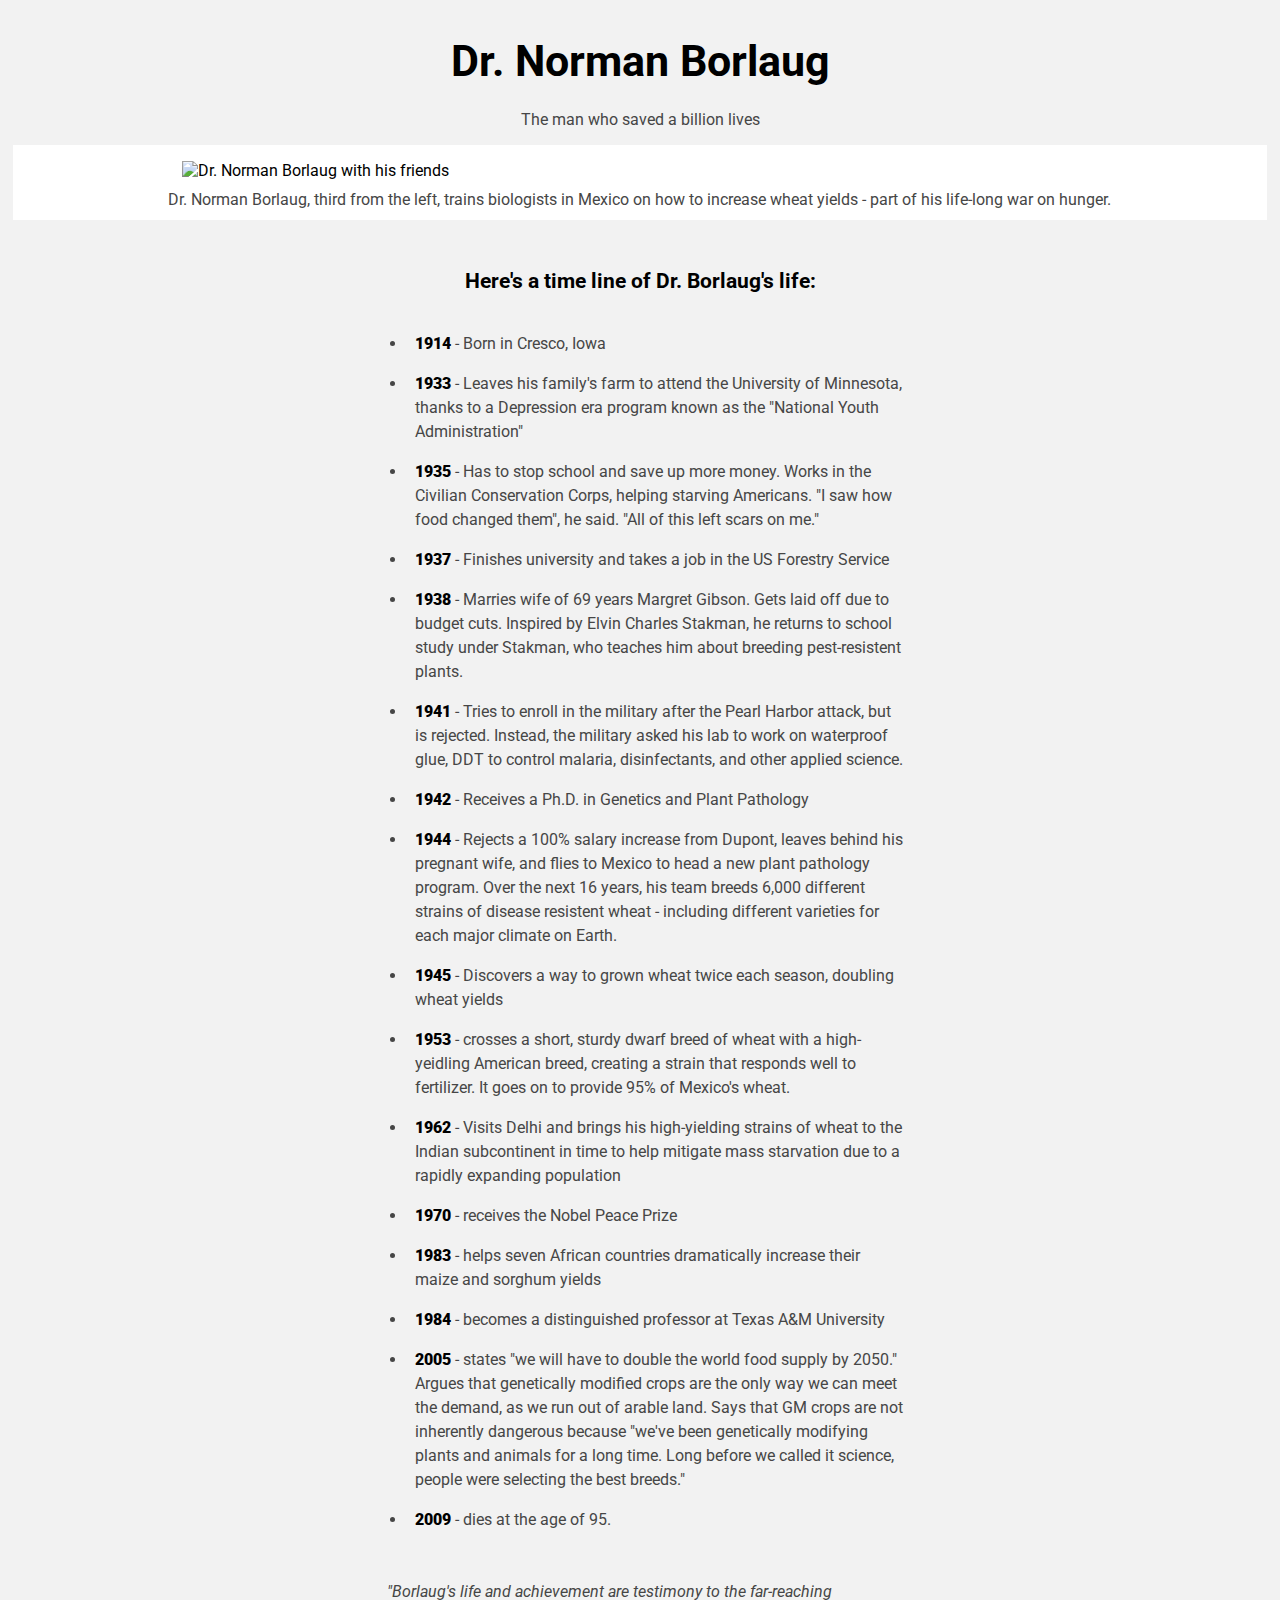
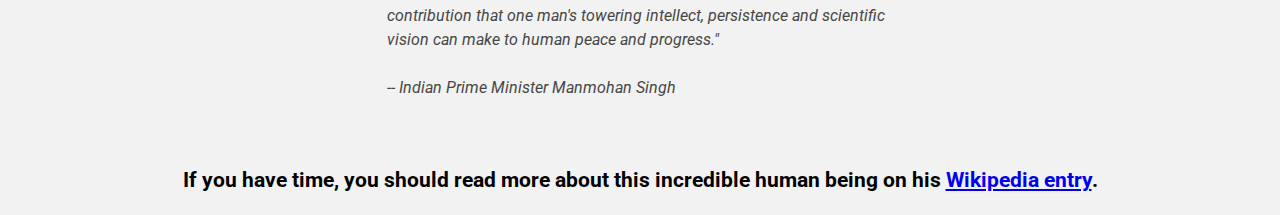
==== index.html @ dfd1abf4 "Rename Norman.html to index.html" ====
<!DOCTYPE html>

<html lang="en">
<head>
	<meta charset="utf-8">
	<meta name="viewport" content="width=device-width initial-scale=1.0">
	<link rel="stylesheet" type="text/css" href="norman.css"> 
	<link href="https://fonts.googleapis.com/css2?family=Roboto&display=swap" rel="stylesheet">
	<title>Dr. Norman Borlaug</title>
</head>
<body>
	<main id="main">
		<article>
			<h1> Dr. Norman Borlaug </h1>
			<p id="subtitle"> The man who saved a billion lives </p>
			<figure id="img-div">
				<img src="image/Norman.jpg" alt="Dr. Norman Borlaug with his friends">
				<figcaption> Dr. Norman Borlaug, third from the left, trains biologists in Mexico on how to increase wheat yields - part of his life-long war on hunger.
				</figcaption>
			</figure>
			<section>
				<h3> Here's a time line of Dr. Borlaug's life: </h3>
				<ul>
					<li>
						<strong>1914</strong> - Born in Cresco, Iowa
					</li>
					<li>
						<strong>1933</strong> - Leaves his family's farm to attend the University of Minnesota, thanks to a Depression era program known as the "National Youth Administration"
					</li>
					<li>
						<strong>1935</strong> - Has to stop school and save up more money. Works in the Civilian Conservation Corps, helping starving Americans. "I saw how food changed them", he said. "All of this left scars on me."
					</li>
					<li>
						<strong>1937</strong> - Finishes university and takes a job in the US Forestry Service
					</li>
					<li>
						<strong>1938</strong> - Marries wife of 69 years Margret Gibson. Gets laid off due to budget cuts. Inspired by Elvin Charles Stakman, he returns to school study under Stakman, who teaches him about breeding pest-resistent plants.
					</li>
					<li>
						<strong>1941</strong> - Tries to enroll in the military after the Pearl Harbor attack, but is rejected. Instead, the military asked his lab to work on waterproof glue, DDT to control malaria, disinfectants, and other applied science.
					</li>
					<li>
						<strong>1942</strong> - Receives a Ph.D. in Genetics and Plant Pathology
					</li>
					<li>
						<strong>1944</strong> - Rejects a 100% salary increase from Dupont, leaves behind his pregnant wife, and flies to Mexico to head a new plant pathology program. Over the next 16 years, his team breeds 6,000 different strains of disease resistent wheat - including different varieties for each major climate on Earth.
					</li>
					<li>
						<strong>1945</strong> - Discovers a way to grown wheat twice each season, doubling wheat yields
					</li>
					<li>
						<strong>1953</strong> - crosses a short, sturdy dwarf breed of wheat with a high-yeidling American breed, creating a strain that responds well to fertilizer. It goes on to provide 95% of Mexico's wheat.
					</li>
					<li>
						<strong>1962</strong> - Visits Delhi and brings his high-yielding strains of wheat to the Indian subcontinent in time to help mitigate mass starvation due to a rapidly expanding population
					</li>
					<li>
						<strong>1970</strong> - receives the Nobel Peace Prize
					</li>
					<li>
						<strong>1983</strong> - helps seven African countries dramatically increase their maize and sorghum yields
					</li>
					<li>
						<strong>1984</strong> - becomes a distinguished professor at Texas A&M University
					</li>
					<li>
						<strong>2005</strong> - states "we will have to double the world food supply by 2050." Argues that genetically modified crops are the only way we can meet the demand, as we run out of arable land. Says that GM crops are not inherently dangerous because "we've been genetically modifying plants and animals for a long time. Long before we called it science, people were selecting the best breeds."
					</li>
					<li>
						<strong>2009</strong> - dies at the age of 95.
					</li>
			</section>
			<section id="quote">	
					<p>
						"Borlaug's life and achievement are testimony to the far-reaching contribution that one man's towering intellect, persistence and scientific vision can make to human peace and progress."
						<br>
						<br>
						-- Indian Prime Minister Manmohan Singh
					</p>
				</ul>
			</section>	
		</article>
	</main>
	<footer>
		<h3>
			If you have time, you should read more about this incredible human being on his <a href="https://en.wikipedia.org/wiki/Norman_Borlaug" target="_blank">Wikipedia entry</a>.
		</h3>
	</footer>
</body>
</html>
---- norman.css ----
body {
	background-color: hsla(0, 0%, 83%, 0.3);
}

li, #quote {
	width: 60%;
	align-items: center;
	margin: auto;
	font-family: 'Roboto', sans-serif;
	color: rgb(70,70,70);
}

h1, #subtitle, figcaption, h3 {
	width: 80%;
	margin: auto;
	text-align: center;
	font-family: 'Roboto', sans-serif;
}

h1, #subtitle, h3, figcaption, li, #quote {
	line-height: 1.5;
	padding: 0.5em;
}

h1{
	font-size: 2.7em;
}
h3{
	font-size: 1.3em;
	padding-top: 2em;
}
strong {
	color: black;
	font-weight: 900;
}

#quote {
	font-style: italic;
}

#subtitle {
	margin-top: -1em;
	color: rgb(70,70,70);
}

figcaption {
	margin-bottom: -1em;
	color: rgb(70,70,70);
}

#img-div {
	background-color: white;
	font-family: 'Roboto', sans-serif;
	margin: 0.3em;
	padding: 1em;
}

img {
	width: 75%;
	height: auto;
	display: block;
	margin: auto;
}

#quote, li {
	width: 40%;
	min-width: 25em;
}

@media screen and (max-width: 600px) {
	img, figcaption, li, #quote, footer {
		width: 100%;
	}

	#quote, li {
		max-width: 25em;
	}
}
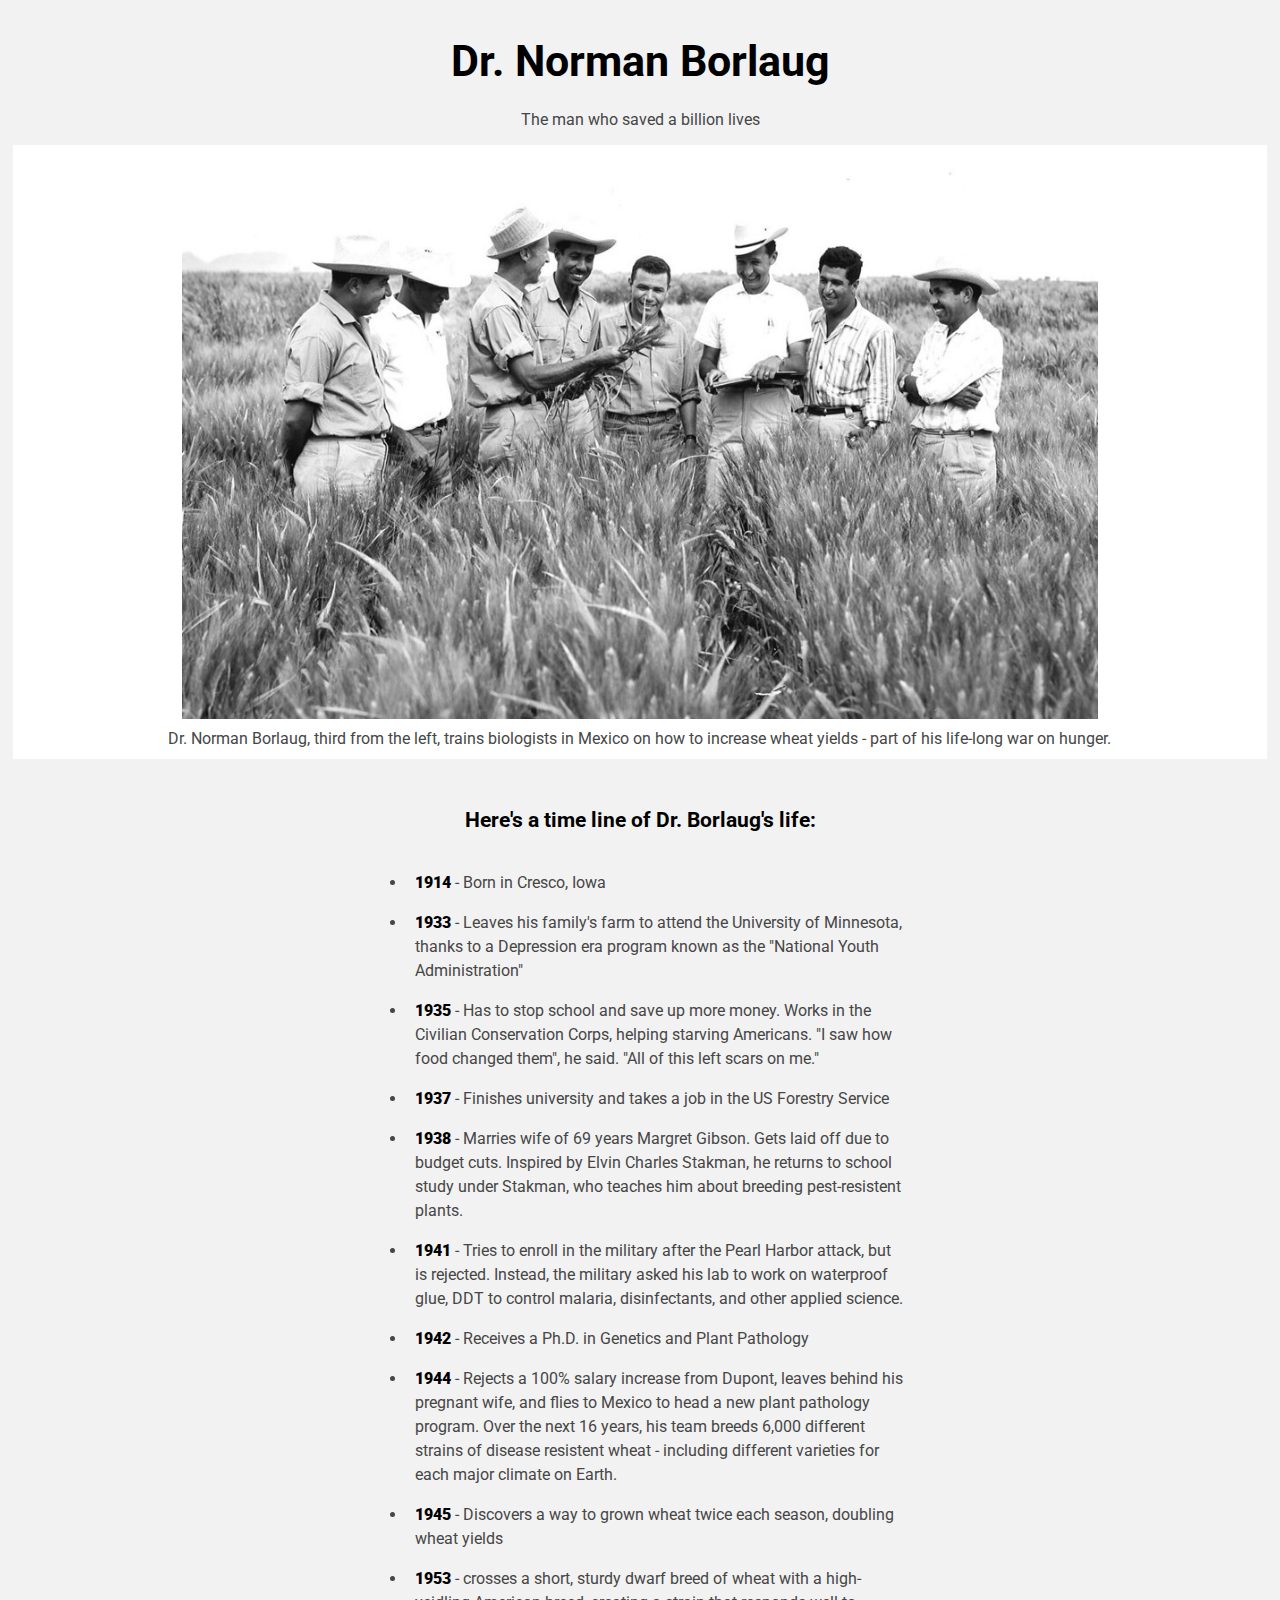
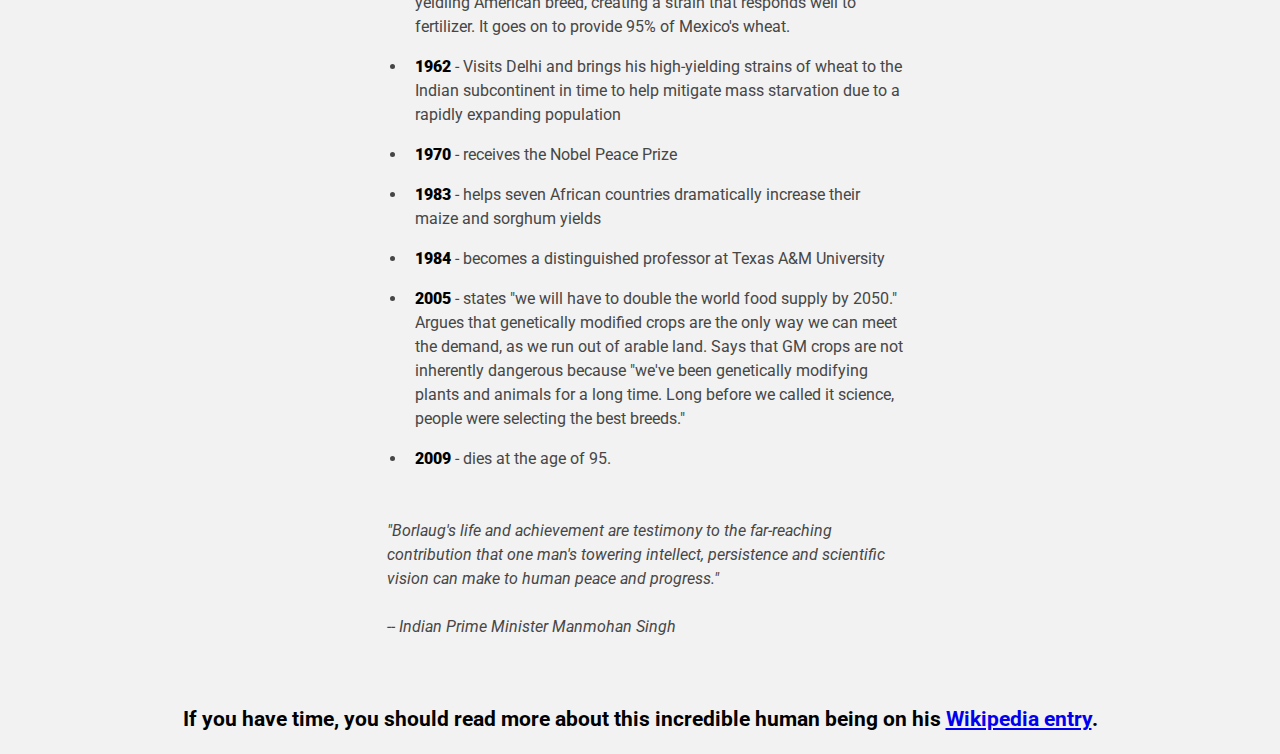
==== commit c7a59a08: "Update index.html" ====
--- a/index.html
+++ b/index.html
@@ -14,7 +14,7 @@
 			<h1> Dr. Norman Borlaug </h1>
 			<p id="subtitle"> The man who saved a billion lives </p>
 			<figure id="img-div">
-				<img src="image/Norman.jpg" alt="Dr. Norman Borlaug with his friends">
+				<img src="./Norman.jpg" alt="Dr. Norman Borlaug with his friends">
 				<figcaption> Dr. Norman Borlaug, third from the left, trains biologists in Mexico on how to increase wheat yields - part of his life-long war on hunger.
 				</figcaption>
 			</figure>
